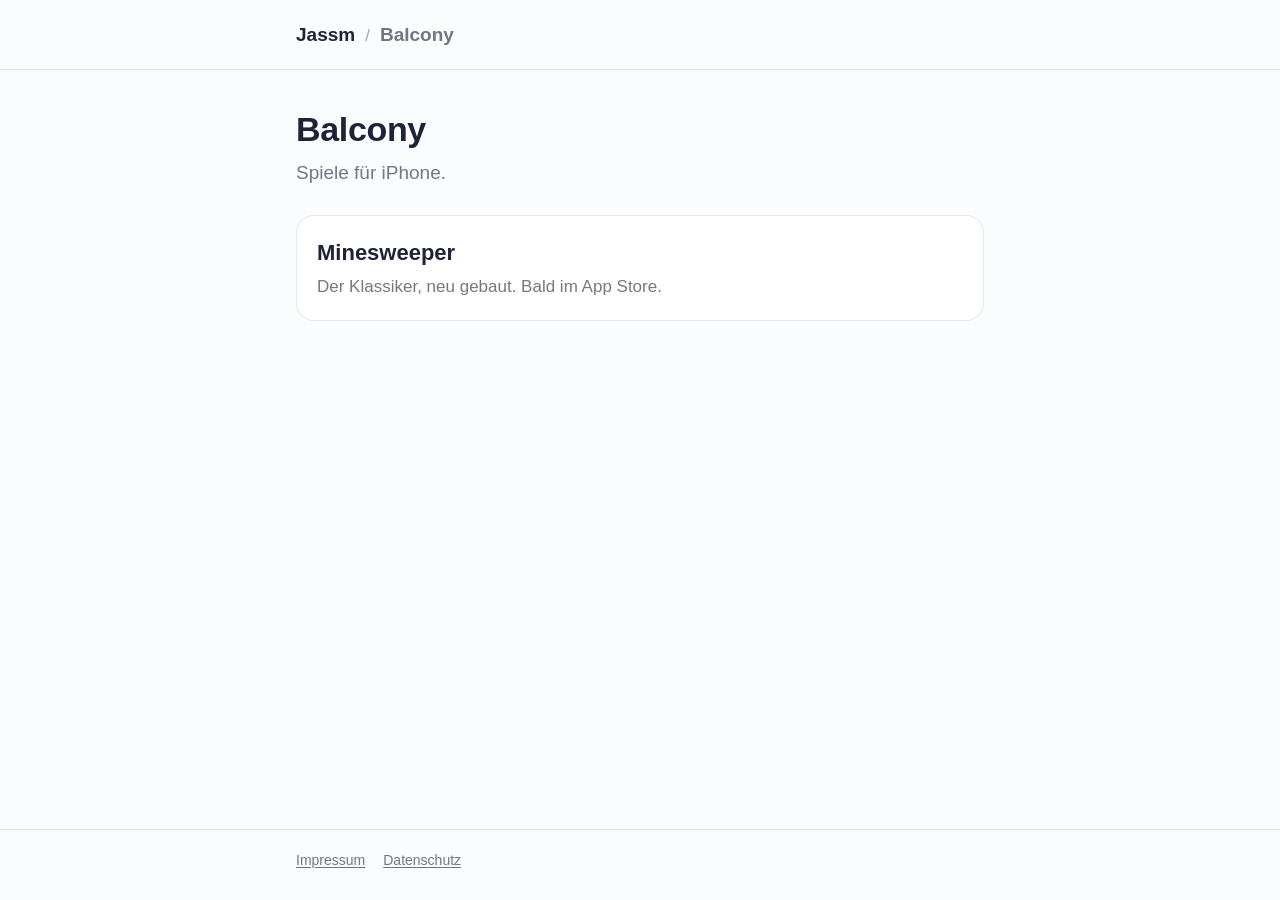
==== balcony/index.html @ 8ccc70b6 "Site structure: Jassm, Balcony, Minesweeper pages and privacy drafts One Impressum at /impressum for" ====
<!doctype html>
<html lang="de">
<head>
<meta charset="utf-8">
<meta name="viewport" content="width=device-width, initial-scale=1">
<meta name="robots" content="noindex">
<title>Balcony</title>
<link rel="stylesheet" href="/assets/site.css">
</head>
<body>
<header class="site"><div class="wrap">
  <a href="/">Jassm</a><span class="sep">/</span><a class="sub" href="/balcony/">Balcony</a>
</div></header>

<main><div class="wrap">
  <h1>Balcony</h1>
  <p class="lede">Spiele für iPhone.</p>

  <a class="card" href="/balcony/minesweeper/">
    <h2>Minesweeper</h2>
    <p>Der Klassiker, neu gebaut. Bald im App Store.</p>
  </a>
</div></main>

<footer class="site"><div class="wrap">
  <a href="/impressum/">Impressum</a>
  <a href="/datenschutz/">Datenschutz</a>
</div></footer>
</body>
</html>
---- assets/site.css ----
/* One stylesheet for every page. Colours follow the Minesweeper palette
   (DESIGN.md §2 in the app's repo): cool neutrals, one indigo. */

:root {
  --page: #FBFCFE;
  --card: #FFFFFF;
  --well: #E8ECF6;
  --ink: #1E2338;
  --ink-2: rgb(30 35 56 / 0.62);
  --ink-3: rgb(30 35 56 / 0.40);
  --line: rgb(30 35 56 / 0.10);
  --brand: #3E4DE0;
  --brand-deep: #2C39B4;
  --note: #FFF4E0;
  --note-ink: #7A4B00;
  color-scheme: light;
}

@media (prefers-color-scheme: dark) {
  :root {
    --page: #101218;
    --card: #1B1F29;
    --well: #171A22;
    --ink: #EDEEF5;
    --ink-2: rgb(237 238 245 / 0.62);
    --ink-3: rgb(237 238 245 / 0.40);
    --line: rgb(237 238 245 / 0.10);
    --brand: #7B87FF;
    --brand-deep: #2A34A0;
    --note: #2B2414;
    --note-ink: #FFC247;
    color-scheme: dark;
  }
}

*, *::before, *::after { box-sizing: border-box; }

html { -webkit-text-size-adjust: 100%; }

body {
  margin: 0;
  min-height: 100vh;
  display: flex;
  flex-direction: column;
  background: var(--page);
  color: var(--ink);
  font: 17px/1.55 ui-rounded, -apple-system, BlinkMacSystemFont, "SF Pro Rounded",
        "Segoe UI", Helvetica, Arial, sans-serif;
}

a { color: var(--brand); text-decoration-thickness: 1px; text-underline-offset: 2px; }
a:hover { text-decoration-thickness: 2px; }

.wrap { width: 100%; max-width: 720px; margin: 0 auto; padding: 0 16px; }

header.site {
  padding: 20px 0;
  border-bottom: 1px solid var(--line);
}
header.site .wrap { display: flex; align-items: baseline; gap: 10px; flex-wrap: wrap; }
header.site a { color: var(--ink); text-decoration: none; font-weight: 700; font-size: 19px; }
header.site .sep { color: var(--ink-3); }
header.site a.sub { font-weight: 600; color: var(--ink-2); }

main { flex: 1; padding: 40px 0 56px; }

h1 { hyphens: auto; overflow-wrap: break-word; font-size: 34px; line-height: 1.15; margin: 0 0 8px; letter-spacing: -0.01em; }
h2 { font-size: 22px; margin: 40px 0 8px; }
h3 { font-size: 18px; margin: 28px 0 6px; }
p, ul, ol { margin: 0 0 14px; }
li { margin-bottom: 4px; }
.lede { font-size: 19px; color: var(--ink-2); margin-bottom: 28px; }
.muted { color: var(--ink-2); }
.small { font-size: 14px; color: var(--ink-3); }

.card {
  display: block;
  background: var(--card);
  border: 1px solid var(--line);
  border-radius: 18px;
  padding: 20px;
  margin: 0 0 14px;
  color: inherit;
  text-decoration: none;
}
a.card:hover { border-color: var(--brand); }
.card h2, .card h3 { margin: 0 0 4px; }
.card p { margin: 0; color: var(--ink-2); }

.note {
  background: var(--note);
  color: var(--note-ink);
  border-radius: 12px;
  padding: 12px 16px;
  margin: 0 0 24px;
  font-size: 15px;
}

.button {
  display: inline-block;
  background: var(--brand);
  color: #fff;
  font-weight: 700;
  text-decoration: none;
  padding: 12px 22px;
  border-radius: 14px;
  box-shadow: 0 4px 0 var(--brand-deep);
  margin-bottom: 4px;
}

address { font-style: normal; }

footer.site {
  border-top: 1px solid var(--line);
  padding: 20px 0 28px;
  font-size: 14px;
  color: var(--ink-3);
}
footer.site .wrap { display: flex; gap: 18px; flex-wrap: wrap; }
footer.site a { color: var(--ink-2); }
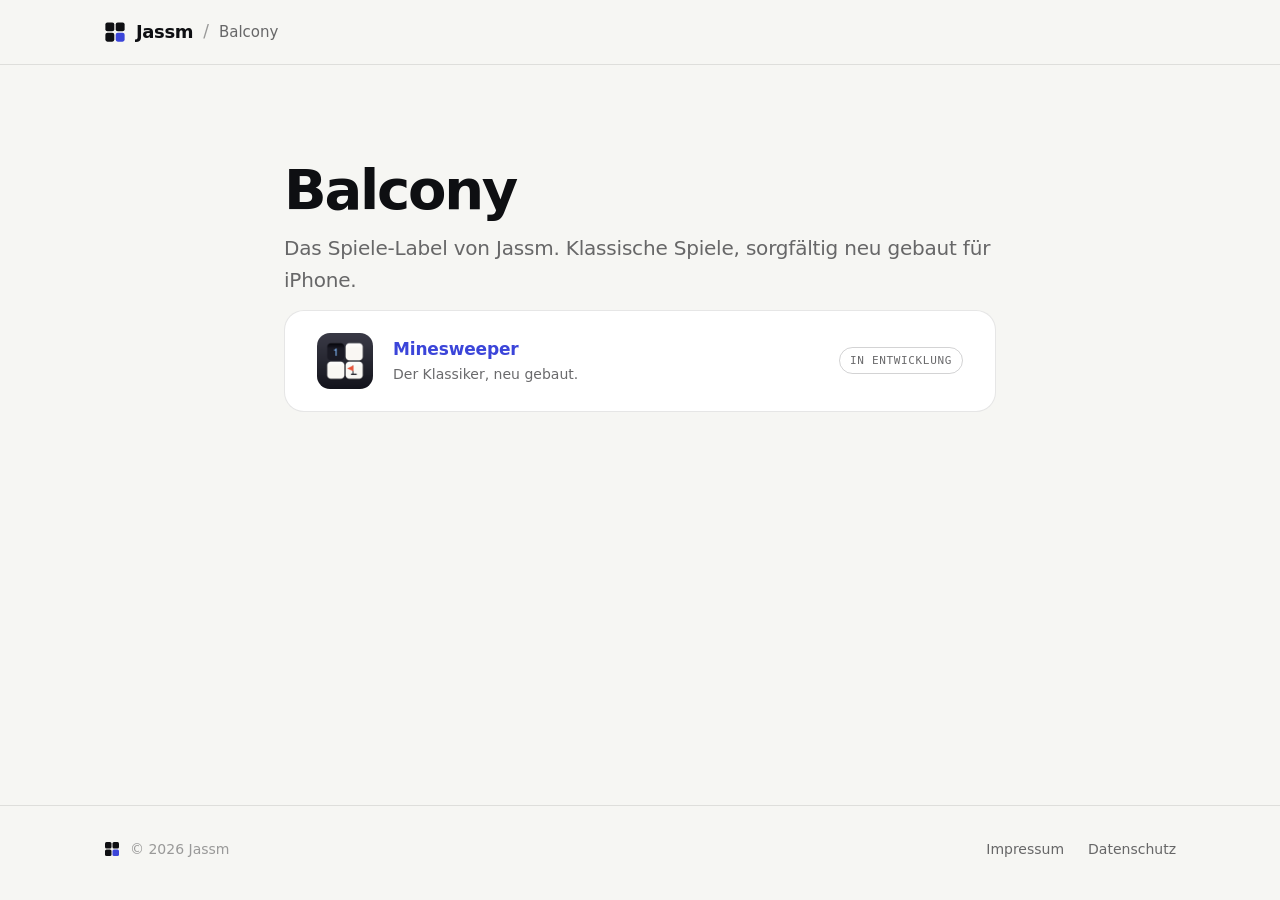
==== commit 0a98609f: "Redesign: Jassm as a company site, flat and monochrome A home page with a hero, the work (Balcony, M" ====
--- a/balcony/index.html
+++ b/balcony/index.html
@@ -5,24 +5,33 @@
 <meta name="viewport" content="width=device-width, initial-scale=1">
 <meta name="robots" content="noindex">
 <title>Balcony</title>
+<link rel="icon" href="/assets/mark.svg" type="image/svg+xml">
 <link rel="stylesheet" href="/assets/site.css">
 </head>
 <body>
 <header class="site"><div class="wrap">
-  <a href="/">Jassm</a><span class="sep">/</span><a class="sub" href="/balcony/">Balcony</a>
+  <a class="brand" href="/"><img src="/assets/mark.svg" alt="">Jassm</a><span class="sep">/</span><a class="sub" href="/balcony/">Balcony</a>
 </div></header>
 
-<main><div class="wrap">
+<main><div class="wrap prose">
   <h1>Balcony</h1>
-  <p class="lede">Spiele für iPhone.</p>
+  <p class="lede">Das Spiele-Label von Jassm. Klassische Spiele, sorgfältig neu
+  gebaut für iPhone.</p>
 
-  <a class="card" href="/balcony/minesweeper/">
-    <h2>Minesweeper</h2>
-    <p>Der Klassiker, neu gebaut. Bald im App Store.</p>
-  </a>
+  <div class="panel">
+    <a class="row" href="/balcony/minesweeper/">
+      <img src="/assets/minesweeper.png" alt="">
+      <div>
+        <strong>Minesweeper</strong>
+        <span class="meta">Der Klassiker, neu gebaut.</span>
+      </div>
+      <span class="pill">In Entwicklung</span>
+    </a>
+  </div>
 </div></main>
 
 <footer class="site"><div class="wrap">
+  <span class="copy"><img src="/assets/mark.svg" alt="">© 2026 Jassm</span>
   <a href="/impressum/">Impressum</a>
   <a href="/datenschutz/">Datenschutz</a>
 </div></footer>
--- a/assets/site.css
+++ b/assets/site.css
@@ -1,120 +1,366 @@
-/* One stylesheet for every page. Colours follow the Minesweeper palette
-   (DESIGN.md §2 in the app's repo): cool neutrals, one indigo. */
+/* Jassm — one stylesheet for every page.
+   Flat, monochrome, one accent. No web fonts, no scripts, nothing loaded
+   from anywhere else. */
 
 :root {
-  --page: #FBFCFE;
-  --card: #FFFFFF;
-  --well: #E8ECF6;
-  --ink: #1E2338;
-  --ink-2: rgb(30 35 56 / 0.62);
-  --ink-3: rgb(30 35 56 / 0.40);
-  --line: rgb(30 35 56 / 0.10);
-  --brand: #3E4DE0;
-  --brand-deep: #2C39B4;
-  --note: #FFF4E0;
-  --note-ink: #7A4B00;
+  --bg: #F6F6F3;
+  --surface: #FFFFFF;
+  --sunk: #EEEEEA;
+  --ink: #0E0F12;
+  --ink-2: rgb(14 15 18 / 0.62);
+  --ink-3: rgb(14 15 18 / 0.40);
+  --line: rgb(14 15 18 / 0.10);
+  --line-strong: rgb(14 15 18 / 0.18);
+  --accent: #3B45D9;
+  --note: #F1EEE4;
+  --note-ink: #6B5A2E;
+
+  --sans: -apple-system, BlinkMacSystemFont, "SF Pro Display", "SF Pro Text",
+          "Inter", "Segoe UI", system-ui, Helvetica, Arial, sans-serif;
+  --mono: ui-monospace, "SF Mono", SFMono-Regular, Menlo, Consolas, monospace;
+
+  --max: 1120px;
+  --gutter: 24px;
   color-scheme: light;
 }
 
 @media (prefers-color-scheme: dark) {
   :root {
-    --page: #101218;
-    --card: #1B1F29;
-    --well: #171A22;
-    --ink: #EDEEF5;
-    --ink-2: rgb(237 238 245 / 0.62);
-    --ink-3: rgb(237 238 245 / 0.40);
-    --line: rgb(237 238 245 / 0.10);
-    --brand: #7B87FF;
-    --brand-deep: #2A34A0;
-    --note: #2B2414;
-    --note-ink: #FFC247;
+    --bg: #0C0D10;
+    --surface: #141519;
+    --sunk: #101115;
+    --ink: #F2F2EF;
+    --ink-2: rgb(242 242 239 / 0.62);
+    --ink-3: rgb(242 242 239 / 0.40);
+    --line: rgb(242 242 239 / 0.09);
+    --line-strong: rgb(242 242 239 / 0.18);
+    --accent: #7C85FF;
+    --note: #1C1A14;
+    --note-ink: #D9C48C;
     color-scheme: dark;
   }
 }
 
 *, *::before, *::after { box-sizing: border-box; }
-
-html { -webkit-text-size-adjust: 100%; }
+html { -webkit-text-size-adjust: 100%; scroll-behavior: smooth; }
+@media (prefers-reduced-motion: reduce) { html { scroll-behavior: auto; } }
 
 body {
   margin: 0;
   min-height: 100vh;
   display: flex;
   flex-direction: column;
-  background: var(--page);
+  background: var(--bg);
   color: var(--ink);
-  font: 17px/1.55 ui-rounded, -apple-system, BlinkMacSystemFont, "SF Pro Rounded",
-        "Segoe UI", Helvetica, Arial, sans-serif;
-}
-
-a { color: var(--brand); text-decoration-thickness: 1px; text-underline-offset: 2px; }
-a:hover { text-decoration-thickness: 2px; }
-
-.wrap { width: 100%; max-width: 720px; margin: 0 auto; padding: 0 16px; }
+  font: 17px/1.6 var(--sans);
+  -webkit-font-smoothing: antialiased;
+  text-rendering: optimizeLegibility;
+}
+
+a { color: inherit; }
+::selection { background: var(--accent); color: #fff; }
+
+.wrap { width: 100%; max-width: var(--max); margin: 0 auto; padding: 0 var(--gutter); }
+@media (max-width: 600px) { :root { --gutter: 16px; } }
+
+/* ---------- Header ---------- */
 
 header.site {
-  padding: 20px 0;
+  position: sticky;
+  top: 0;
+  z-index: 10;
+  background: var(--bg);
   border-bottom: 1px solid var(--line);
 }
-header.site .wrap { display: flex; align-items: baseline; gap: 10px; flex-wrap: wrap; }
-header.site a { color: var(--ink); text-decoration: none; font-weight: 700; font-size: 19px; }
+header.site .wrap {
+  display: flex;
+  align-items: center;
+  gap: 10px;
+  height: 64px;
+}
+.brand {
+  display: inline-flex;
+  align-items: center;
+  gap: 10px;
+  text-decoration: none;
+  font-weight: 600;
+  font-size: 18px;
+  letter-spacing: -0.02em;
+}
+.brand img { width: 22px; height: 22px; display: block; }
 header.site .sep { color: var(--ink-3); }
-header.site a.sub { font-weight: 600; color: var(--ink-2); }
-
-main { flex: 1; padding: 40px 0 56px; }
-
-h1 { hyphens: auto; overflow-wrap: break-word; font-size: 34px; line-height: 1.15; margin: 0 0 8px; letter-spacing: -0.01em; }
-h2 { font-size: 22px; margin: 40px 0 8px; }
-h3 { font-size: 18px; margin: 28px 0 6px; }
-p, ul, ol { margin: 0 0 14px; }
-li { margin-bottom: 4px; }
-.lede { font-size: 19px; color: var(--ink-2); margin-bottom: 28px; }
+header.site a.sub {
+  text-decoration: none;
+  color: var(--ink-2);
+  font-weight: 500;
+  font-size: 15px;
+}
+header.site a.sub:hover { color: var(--ink); }
+header.site nav {
+  margin-left: auto;
+  display: flex;
+  gap: 28px;
+  font-size: 14px;
+}
+header.site nav a { text-decoration: none; color: var(--ink-2); }
+header.site nav a:hover { color: var(--ink); }
+@media (max-width: 600px) {
+  header.site nav { gap: 18px; }
+  header.site nav .optional { display: none; }
+}
+
+/* ---------- Type ---------- */
+
+.eyebrow {
+  font: 500 12px/1.4 var(--mono);
+  letter-spacing: 0.08em;
+  text-transform: uppercase;
+  color: var(--ink-3);
+  margin: 0 0 20px;
+}
+.display {
+  font-size: clamp(44px, 7.4vw, 92px);
+  line-height: 1.0;
+  letter-spacing: -0.045em;
+  font-weight: 600;
+  margin: 0;
+  hyphens: manual;
+}
+.display .soft { color: var(--ink-3); }
+.lead {
+  font-size: clamp(19px, 2vw, 22px);
+  line-height: 1.5;
+  letter-spacing: -0.01em;
+  color: var(--ink-2);
+  max-width: 34em;
+  margin: 28px 0 0;
+}
+
+/* ---------- Home ---------- */
+
+.hero { padding: clamp(72px, 12vw, 148px) 0 clamp(64px, 9vw, 112px); }
+.hero .wrap {
+  display: grid;
+  grid-template-columns: minmax(0, 1.35fr) minmax(0, 1fr);
+  gap: 64px;
+  align-items: end;
+}
+.hero-art { width: 100%; height: auto; display: block; }
+.hero-art .t { fill: none; stroke: var(--line-strong); stroke-width: 1; }
+.hero-art .f { fill: var(--ink); }
+.hero-art .a { fill: var(--accent); }
+.hero-art .s { fill: var(--sunk); stroke: var(--line); stroke-width: 1; }
+@media (max-width: 860px) {
+  .hero .wrap { grid-template-columns: 1fr; gap: 48px; }
+  .hero-art { max-width: 280px; }
+}
+
+.actions { display: flex; gap: 12px; flex-wrap: wrap; margin-top: 40px; }
+.btn {
+  display: inline-flex;
+  align-items: center;
+  gap: 8px;
+  height: 46px;
+  padding: 0 20px;
+  border-radius: 999px;
+  font-size: 15px;
+  font-weight: 500;
+  text-decoration: none;
+  border: 1px solid var(--line-strong);
+  color: var(--ink);
+  transition: background-color 0.15s, border-color 0.15s;
+}
+.btn:hover { border-color: var(--ink); }
+.btn.primary { background: var(--ink); color: var(--bg); border-color: var(--ink); }
+.btn.primary:hover { background: transparent; color: var(--ink); }
+
+.section { border-top: 1px solid var(--line); padding: clamp(64px, 9vw, 120px) 0; scroll-margin-top: 16px; }
+.section .wrap {
+  display: grid;
+  grid-template-columns: 240px minmax(0, 1fr);
+  gap: 48px;
+}
+.section-label {
+  font: 500 12px/1.4 var(--mono);
+  letter-spacing: 0.08em;
+  text-transform: uppercase;
+  color: var(--ink-3);
+  padding-top: 10px;
+}
+.section-label b { color: var(--ink); font-weight: 500; margin-right: 10px; }
+.section h2 {
+  font-size: clamp(30px, 4vw, 44px);
+  line-height: 1.1;
+  letter-spacing: -0.035em;
+  font-weight: 600;
+  margin: 0 0 20px;
+  max-width: 18em;
+}
+.section p.intro { color: var(--ink-2); font-size: 19px; max-width: 34em; margin: 0 0 48px; }
+@media (max-width: 860px) {
+  .section .wrap { grid-template-columns: 1fr; gap: 20px; }
+  .section-label { padding-top: 0; }
+}
+
+/* Product panel */
+.panel {
+  background: var(--surface);
+  border: 1px solid var(--line);
+  border-radius: 20px;
+  overflow: hidden;
+}
+.panel-head {
+  display: flex;
+  justify-content: space-between;
+  align-items: baseline;
+  gap: 16px;
+  padding: 28px 32px;
+  border-bottom: 1px solid var(--line);
+  flex-wrap: wrap;
+}
+.panel-head h3 { margin: 0; font-size: 24px; letter-spacing: -0.03em; font-weight: 600; }
+.panel-head p { margin: 0; color: var(--ink-2); font-size: 15px; }
+.row {
+  display: grid;
+  grid-template-columns: 56px minmax(0, 1fr) auto;
+  gap: 20px;
+  align-items: center;
+  padding: 22px 32px;
+  text-decoration: none;
+  transition: background-color 0.15s;
+}
+.row + .row { border-top: 1px solid var(--line); }
+a.row:hover { background: var(--sunk); }
+.row img, .row svg { width: 56px; height: 56px; display: block; border-radius: 13px; }
+.row strong { display: block; font-weight: 600; font-size: 17px; letter-spacing: -0.01em; }
+.row span.meta { display: block; color: var(--ink-2); font-size: 14px; }
+.pill {
+  font: 500 11px/1 var(--mono);
+  letter-spacing: 0.06em;
+  text-transform: uppercase;
+  color: var(--ink-2);
+  border: 1px solid var(--line-strong);
+  border-radius: 999px;
+  padding: 7px 10px;
+  white-space: nowrap;
+}
+.row.muted strong { color: var(--ink-3); }
+.row .slot {
+  width: 56px; height: 56px; border-radius: 13px;
+  border: 1px dashed var(--line-strong);
+}
+@media (max-width: 600px) {
+  .panel-head, .row { padding-left: 20px; padding-right: 20px; }
+  .row { grid-template-columns: 48px minmax(0, 1fr); }
+  .row img, .row svg, .row .slot { width: 48px; height: 48px; border-radius: 11px; }
+  .row .pill { grid-column: 2; justify-self: start; }
+}
+
+/* Principles */
+.grid3 {
+  display: grid;
+  grid-template-columns: repeat(3, minmax(0, 1fr));
+  border-top: 1px solid var(--line);
+}
+.grid3 > div { padding: 28px 28px 8px 0; }
+.grid3 > div + div { border-left: 1px solid var(--line); padding-left: 28px; }
+.grid3 .num { font: 500 12px/1 var(--mono); color: var(--ink-3); margin: 0 0 28px; }
+.grid3 h3 { font-size: 20px; letter-spacing: -0.02em; font-weight: 600; margin: 0 0 10px; }
+.grid3 p { color: var(--ink-2); font-size: 16px; margin: 0; }
+@media (max-width: 860px) {
+  .grid3 { grid-template-columns: 1fr; }
+  .grid3 > div { padding: 24px 0; }
+  .grid3 > div + div { border-left: 0; border-top: 1px solid var(--line); padding-left: 0; }
+  .grid3 .num { margin-bottom: 14px; }
+}
+
+/* Facts */
+.facts { display: grid; grid-template-columns: repeat(3, minmax(0, 1fr)); gap: 24px; margin: 0; }
+.facts div { border-top: 1px solid var(--ink); padding: 16px 24px 0 0; }
+.facts dt { font: 500 12px/1.4 var(--mono); letter-spacing: 0.08em; text-transform: uppercase; color: var(--ink-3); }
+.facts dd { margin: 8px 0 0; font-size: 22px; letter-spacing: -0.02em; font-weight: 500; }
+@media (max-width: 700px) {
+  .facts { grid-template-columns: 1fr; gap: 24px; }
+}
+
+/* ---------- Text pages ---------- */
+
+main { flex: 1; }
+.prose { max-width: 760px; padding-top: clamp(48px, 8vw, 96px); padding-bottom: 96px; }
+.prose h1 {
+  font-size: clamp(36px, 5.6vw, 56px);
+  line-height: 1.05;
+  letter-spacing: -0.04em;
+  font-weight: 600;
+  margin: 0 0 12px;
+  hyphens: auto;
+  overflow-wrap: break-word;
+}
+.prose h2 { font-size: 22px; letter-spacing: -0.02em; font-weight: 600; margin: 48px 0 10px; }
+.prose h3 { font-size: 18px; letter-spacing: -0.01em; font-weight: 600; margin: 32px 0 6px; }
+.prose p, .prose ul, .prose ol { margin: 0 0 14px; }
+.prose li { margin-bottom: 4px; }
+.prose a { color: var(--accent); text-decoration-thickness: 1px; text-underline-offset: 3px; }
+.prose a.card, .prose a.button { color: inherit; }
+.prose strong { font-weight: 600; }
+.app-icon { width: 88px; height: 88px; border-radius: 20px; display: block; margin: 0 0 28px; }
+.prose .panel { margin-top: 8px; }
+.lede { font-size: 20px; letter-spacing: -0.01em; color: var(--ink-2); margin-bottom: 32px; }
 .muted { color: var(--ink-2); }
 .small { font-size: 14px; color: var(--ink-3); }
+address { font-style: normal; }
 
 .card {
   display: block;
-  background: var(--card);
+  background: var(--surface);
   border: 1px solid var(--line);
-  border-radius: 18px;
-  padding: 20px;
-  margin: 0 0 14px;
-  color: inherit;
-  text-decoration: none;
-}
-a.card:hover { border-color: var(--brand); }
-.card h2, .card h3 { margin: 0 0 4px; }
+  border-radius: 16px;
+  padding: 20px 22px;
+  margin: 0 0 12px;
+  text-decoration: none;
+  transition: border-color 0.15s;
+}
+a.card:hover { border-color: var(--ink); }
+.card h2, .card h3 { margin: 0 0 2px; }
 .card p { margin: 0; color: var(--ink-2); }
 
 .note {
   background: var(--note);
   color: var(--note-ink);
   border-radius: 12px;
-  padding: 12px 16px;
-  margin: 0 0 24px;
+  padding: 14px 18px;
+  margin: 0 0 28px;
   font-size: 15px;
 }
 
 .button {
-  display: inline-block;
-  background: var(--brand);
-  color: #fff;
-  font-weight: 700;
-  text-decoration: none;
-  padding: 12px 22px;
-  border-radius: 14px;
-  box-shadow: 0 4px 0 var(--brand-deep);
-  margin-bottom: 4px;
-}
-
-address { font-style: normal; }
+  display: inline-flex;
+  align-items: center;
+  height: 46px;
+  padding: 0 20px;
+  border-radius: 999px;
+  background: var(--ink);
+  color: var(--bg) !important;
+  text-decoration: none;
+  font-weight: 500;
+  font-size: 15px;
+}
+
+/* ---------- Footer ---------- */
 
 footer.site {
   border-top: 1px solid var(--line);
-  padding: 20px 0 28px;
+  padding: 32px 0 40px;
   font-size: 14px;
   color: var(--ink-3);
 }
-footer.site .wrap { display: flex; gap: 18px; flex-wrap: wrap; }
-footer.site a { color: var(--ink-2); }
+footer.site .wrap {
+  display: flex;
+  align-items: center;
+  gap: 24px;
+  flex-wrap: wrap;
+}
+footer.site .copy { margin-right: auto; display: inline-flex; align-items: center; gap: 10px; }
+footer.site .copy img { width: 16px; height: 16px; }
+footer.site a { color: var(--ink-2); text-decoration: none; }
+footer.site a:hover { color: var(--ink); }
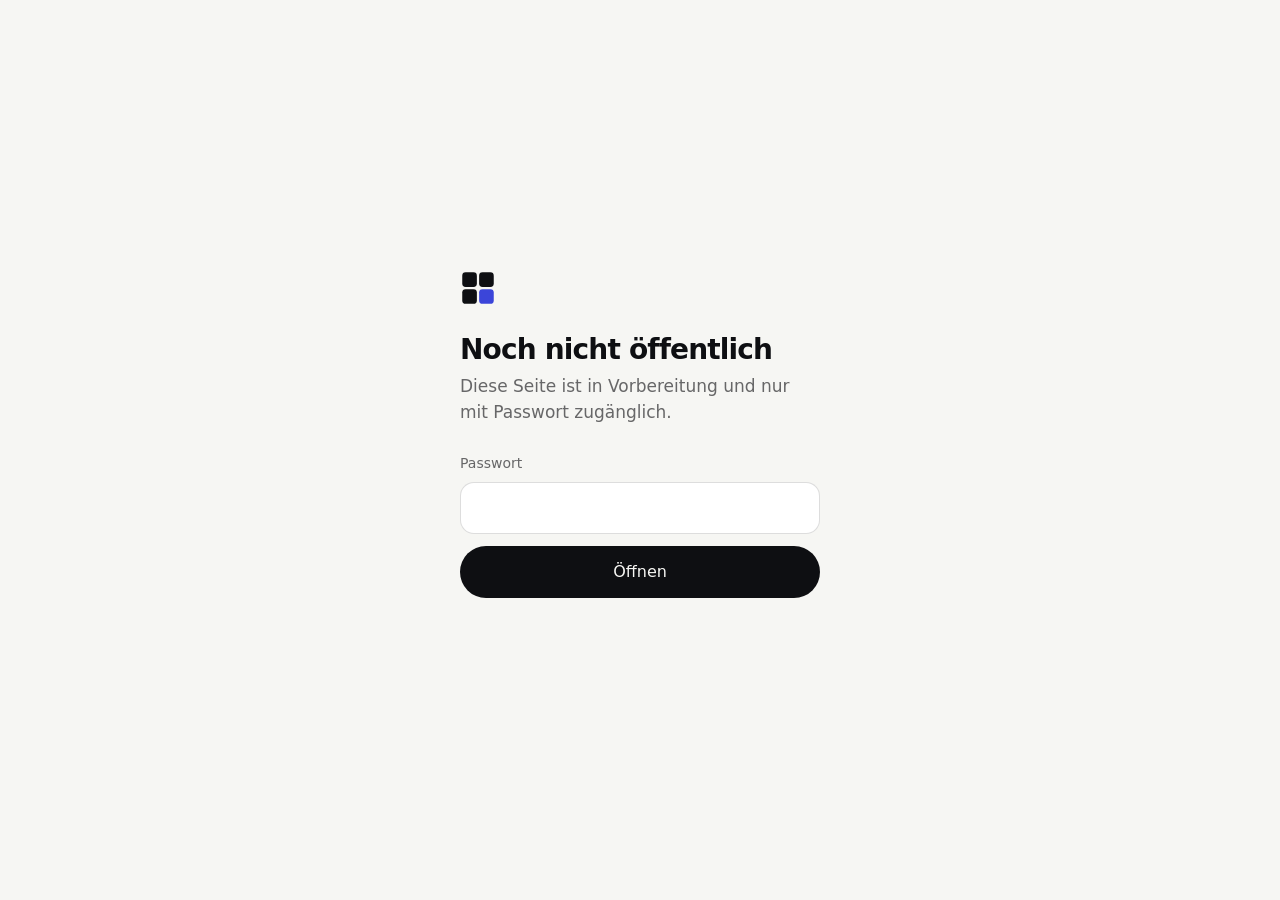
==== commit 356806ac: "Lock the site behind a password until it is ready Every page is now encrypted (AES-256-GCM, key from" ====
--- a/balcony/index.html
+++ b/balcony/index.html
@@ -2,38 +2,147 @@
 <html lang="de">
 <head>
 <meta charset="utf-8">
-<meta name="viewport" content="width=device-width, initial-scale=1">
-<meta name="robots" content="noindex">
-<title>Balcony</title>
+<meta name="viewport" content="width=device-width, initial-scale=1, viewport-fit=cover">
+<meta name="robots" content="noindex, nofollow">
+<meta name="theme-color" content="#F6F6F3" media="(prefers-color-scheme: light)">
+<meta name="theme-color" content="#0C0D10" media="(prefers-color-scheme: dark)">
+<title>Jassm</title>
 <link rel="icon" href="/assets/mark.svg" type="image/svg+xml">
-<link rel="stylesheet" href="/assets/site.css">
+<link rel="apple-touch-icon" href="/assets/apple-touch-icon.png">
+<style>
+  :root {
+    --bg: #F6F6F3; --surface: #FFFFFF; --ink: #0E0F12;
+    --ink-2: rgb(14 15 18 / 0.62); --line: rgb(14 15 18 / 0.14);
+    --accent: #3B45D9; --error: #C4321F;
+    color-scheme: light;
+  }
+  @media (prefers-color-scheme: dark) {
+    :root {
+      --bg: #0C0D10; --surface: #141519; --ink: #F2F2EF;
+      --ink-2: rgb(242 242 239 / 0.64); --line: rgb(242 242 239 / 0.16);
+      --accent: #7C85FF; --error: #FF7B6B;
+      color-scheme: dark;
+    }
+  }
+  * { box-sizing: border-box; }
+  html, body { margin: 0; min-height: 100%; }
+  body {
+    min-height: 100vh; min-height: 100dvh;
+    display: grid; place-items: center;
+    padding: max(24px, env(safe-area-inset-top)) max(20px, env(safe-area-inset-right))
+             max(24px, env(safe-area-inset-bottom)) max(20px, env(safe-area-inset-left));
+    background: var(--bg); color: var(--ink);
+    font: 17px/1.5 -apple-system, BlinkMacSystemFont, "SF Pro Text", "Segoe UI", system-ui, sans-serif;
+    -webkit-font-smoothing: antialiased;
+  }
+  /* Nothing shows until the script has decided whether a saved key opens the page. */
+  html.checking main { visibility: hidden; }
+  main { width: 100%; max-width: 360px; }
+  .mark { width: 36px; height: 36px; display: block; margin-bottom: 28px; }
+  h1 { font-size: 28px; line-height: 1.15; letter-spacing: -0.03em; font-weight: 600; margin: 0 0 8px; }
+  p { margin: 0 0 28px; color: var(--ink-2); }
+  label { display: block; font-size: 14px; color: var(--ink-2); margin-bottom: 8px; }
+  input {
+    width: 100%; height: 52px; padding: 0 16px;
+    font: inherit; font-size: 17px; color: var(--ink);
+    background: var(--surface); border: 1px solid var(--line); border-radius: 14px;
+    outline: none; -webkit-appearance: none; appearance: none;
+  }
+  input:focus { border-color: var(--accent); box-shadow: 0 0 0 3px color-mix(in srgb, var(--accent) 22%, transparent); }
+  input[aria-invalid="true"] { border-color: var(--error); }
+  button {
+    width: 100%; height: 52px; margin-top: 12px;
+    font: inherit; font-size: 16px; font-weight: 500;
+    color: var(--bg); background: var(--ink);
+    border: 0; border-radius: 999px; cursor: pointer;
+    -webkit-tap-highlight-color: transparent;
+  }
+  button:active { transform: scale(0.98); }
+  button[disabled] { opacity: 0.55; cursor: default; transform: none; }
+  .error { min-height: 22px; margin: 10px 0 0; font-size: 14px; color: var(--error); }
+</style>
 </head>
 <body>
-<header class="site"><div class="wrap">
-  <a class="brand" href="/"><img src="/assets/mark.svg" alt="">Jassm</a><span class="sep">/</span><a class="sub" href="/balcony/">Balcony</a>
-</div></header>
+<script>document.documentElement.className = 'checking';</script>
+<main>
+  <img class="mark" src="/assets/mark.svg" alt="">
+  <h1>Noch nicht öffentlich</h1>
+  <p>Diese Seite ist in Vorbereitung und nur mit Passwort zugänglich.</p>
+  <form id="gate" autocomplete="on">
+    <input type="text" name="username" value="jassm.de" autocomplete="username" hidden>
+    <label for="pw">Passwort</label>
+    <input id="pw" name="password" type="password" autocomplete="current-password" required>
+    <button id="go" type="submit">Öffnen</button>
+    <p class="error" id="err" role="alert"></p>
+  </form>
+  <noscript><p>Zum Öffnen wird JavaScript benötigt.</p></noscript>
+</main>
+<script>
+(() => {
+  const P = {"i":600000,"s":"n6RIMfYiQThY\/vg3aWUhsA==","c":"HaUo30+MZBOYrXBp4RWtPeBsttGdbXlXHeteDhwAn2EHUvpM01+oIntFOj1vnvD3WF+p9wj5mO4g\/5jIiGSzasKzT\/fo\/Jw48em\/QpZC9+3cuUK8zo6FDLlh3SJ8+4CXYGJWOzxgYD1VYl8dhuXOIluni7GOlvTmznqrERfvw\/\/Sow0cVrppVKhEZtBSDPcjIc30dDTX9BsE2jKX8wAZV4xYUbRQqqhzsI\/boZYeSNKXJHnTYpVpxYDD3qvNAH24Re2nUMozxnWD6wZBH07LrNscDcCc8kQNQtKj\/bm1WPqjMpu1OHfOJZj9usxo7xi\/MBgCvJUO2my8GjJEsfgppBuimQSZlnl+SBCPviLKpvFAfryGTACD558G4S9bn2boJLNF1zJIBCsyoonyUUJHqR6ag1hh4\/jxE510lqpBpx+mHjLxXc92QwzMU\/Nxgo5foHCc1\/s0PIxQNqiGvmAtbdV2\/ECSF230BtovmJ1uTabbjPoCj+N9eIDTjNt\/7PZ2y43WXFZ7kb7EVFaS3\/hJE+VpuNvEOIsNRjJ57LvOU3OoyOnnz5MqwdVtdeZBe40fHjxeH3mh\/gOyP82XxofVqlTEmoyPIdaGGucxooaEmVRPO8YhWDWwugU56Oq84GSx9upTgidqpy0FAkWrHAeHs+GcR+Fusk4vG+zE+Jb4Do4kjoLNlqDadEelg77jvSG2PhH6LUB+17SIXX9uVDJCdX4W6kd4JrFLfA0WNZZvUDHuoaq4\/+4YiaIlE00iNQFuKu3ltgkoIIO5vo+Ig1SgtaLjg7G56RQHEn+7Xrxc1NaTi79guCfG9QNCy\/1++cYP2SKyeU6P9t6oH9u+3U5a\/oHqjUwPwY2WEVDa6SgdzmZhFfrqgrYpVnZeHsWO1y3L1yCSW6FljMMkIlYkCln2\/Uvl6AwYpwEh0Zap931vWrR3xVb1rTGXOT91HvjX9WVkFAnmwNP6cjx+z6S\/mtACHQyWz6Gy7LABtQh1YzIS92HLG5blfs4v4r9BFzkH2hlaSEGa+QomMJcSDk4hkqTwH9NhVijdUosXrPKAivkbKREru\/V8zTNSDkamm8Hga1fOA3KgSMA1nO98vk+zlVEoIxQHcZrgHlxGKmSGowkB\/WF2JbEgcrvHEA\/[base64]\/61TVOFJCVMPSKov3FF\/biNTCdqld\/ztmzpx+YYGvJh9CvkB3B68RCuTR9LTi7GlPmea1LBQ5O8MyqnzpYui1w07x1owJi6lX55l8S1ht\/woa6u\/Gwv4UTvhUP3sDao8HizpL5wPorSydPIjDDZGSXY95XNBlOIglARN4J9alk6aVVt\/Nf2o2lMqCe45rwhgvdQZKm2pBuu+qd4vQ6bvuAwjE68\/vui1DxN42RmwZ1BPOF86mc6XQjyIqgm5HXXSNiQaEhyqEZQ2qDYXEvG6wnbIr9YU1MT80E6VqrQ2rC2cm3R6kBHlHeQU3J87Aw737HRUseLudCtlqVinWDfIvTfTCBnrGJTfKs36oit6LAxXnlBBCiE8TAes4r58tmHxRILVnHsz4AzB5yx1Og8DBT0L\/Z5qTrx9pDbVWGvMrklahMB8f+x02Bqnok387uWN7nRNxf8sqXk+4w46+sm1PCWoz4CiXbd\/qKy5sJofQbbdROrhqq4DZdvVPR8DnlY6\/NBEVUJAyd6v7dXUjIIL9u9bfh8OFywMtdBgexoDmS\/DUhNucBbLkLr2UaIEZ0Wwu89J\/\/w0FwbFhaaBOjb3UKFornX+A5ei5IKk9Oty437RNJMvNy1m7UzJCqtbJGDKTYfesf\/1gfF9rguH\/OQd1i\/fOYhWs4GEd7O0OmYxvlss6WHh463nHCjcTGRQziAeQzY\/[base64]\/+tdGDr8yBAP8asFHtPBJoyjxh17ypNsnH45Da+oW\/lJZOGz1ekuzXwE2Tvqt\/[base64]\/nVYFBimQ4+y3Rkun+5POghiDq3m04jHoS64LRPieLujcXfpp2zPQYJQNzGyb6hTNIt2bEyW27cn17hRDm8dawJvhtljMy2mawGKn8Z\/NGBJEAcMva4L4Q92XpXkZRaN5aICBiUIg82DvecOIn3lWTmr4i721Zu2cNkzBzss=","v":"yBhcD9Io8MuRnDif"};
+  const KEY = 'jassm.gate.' + P.s;
+  const b64 = s => Uint8Array.from(atob(s), c => c.charCodeAt(0));
+  const toB64 = u => btoa(String.fromCharCode(...u));
+  const store = {
+    get() { try { return sessionStorage.getItem(KEY); } catch { return null; } },
+    set(v) { try { sessionStorage.setItem(KEY, v); } catch {} },
+    drop() { try { sessionStorage.removeItem(KEY); } catch {} }
+  };
 
-<main><div class="wrap prose">
-  <h1>Balcony</h1>
-  <p class="lede">Das Spiele-Label von Jassm. Klassische Spiele, sorgfältig neu
-  gebaut für iPhone.</p>
+  async function derive(password) {
+    const base = await crypto.subtle.importKey('raw', new TextEncoder().encode(password), 'PBKDF2', false, ['deriveBits']);
+    const bits = await crypto.subtle.deriveBits(
+      { name: 'PBKDF2', salt: b64(P.s), iterations: P.i, hash: 'SHA-256' }, base, 256);
+    return new Uint8Array(bits);
+  }
 
-  <div class="panel">
-    <a class="row" href="/balcony/minesweeper/">
-      <img src="/assets/minesweeper.png" alt="">
-      <div>
-        <strong>Minesweeper</strong>
-        <span class="meta">Der Klassiker, neu gebaut.</span>
-      </div>
-      <span class="pill">In Entwicklung</span>
-    </a>
-  </div>
-</div></main>
+  async function reveal(raw, opened) {
+    const key = await crypto.subtle.importKey('raw', raw, 'AES-GCM', false, ['decrypt']);
+    const plain = await crypto.subtle.decrypt({ name: 'AES-GCM', iv: b64(P.v) }, key, b64(P.c));
+    const html = new TextDecoder().decode(plain);
+    if (opened) opened();
+    // Swap the whole document for the decrypted one. Not document.write:
+    // called while this page is still loading, that appends instead.
+    const page = new DOMParser().parseFromString(html, 'text/html');
+    document.replaceChild(document.adoptNode(page.documentElement), document.documentElement);
+    const hash = location.hash;
+    if (hash) requestAnimationFrame(() => {
+      const el = document.getElementById(decodeURIComponent(hash.slice(1)));
+      if (el) el.scrollIntoView();
+    });
+  }
 
-<footer class="site"><div class="wrap">
-  <span class="copy"><img src="/assets/mark.svg" alt="">© 2026 Jassm</span>
-  <a href="/impressum/">Impressum</a>
-  <a href="/datenschutz/">Datenschutz</a>
-</div></footer>
+  const show = () => document.documentElement.className = '';
+  const form = document.getElementById('gate');
+  const input = document.getElementById('pw');
+  const button = document.getElementById('go');
+  const err = document.getElementById('err');
+
+  const saved = store.get();
+  if (saved) {
+    reveal(b64(saved)).catch(() => { store.drop(); show(); });
+  } else {
+    show();
+  }
+
+  form.addEventListener('submit', async e => {
+    e.preventDefault();
+    err.textContent = '';
+    input.removeAttribute('aria-invalid');
+    button.disabled = true;
+    button.textContent = 'Wird geöffnet …';
+    try {
+      const raw = await derive(input.value);
+      await reveal(raw, () => store.set(toB64(raw)));
+    } catch {
+      button.disabled = false;
+      button.textContent = 'Öffnen';
+      input.setAttribute('aria-invalid', 'true');
+      err.textContent = 'Das Passwort stimmt nicht.';
+      input.select();
+    }
+  });
+})();
+</script>
 </body>
 </html>
